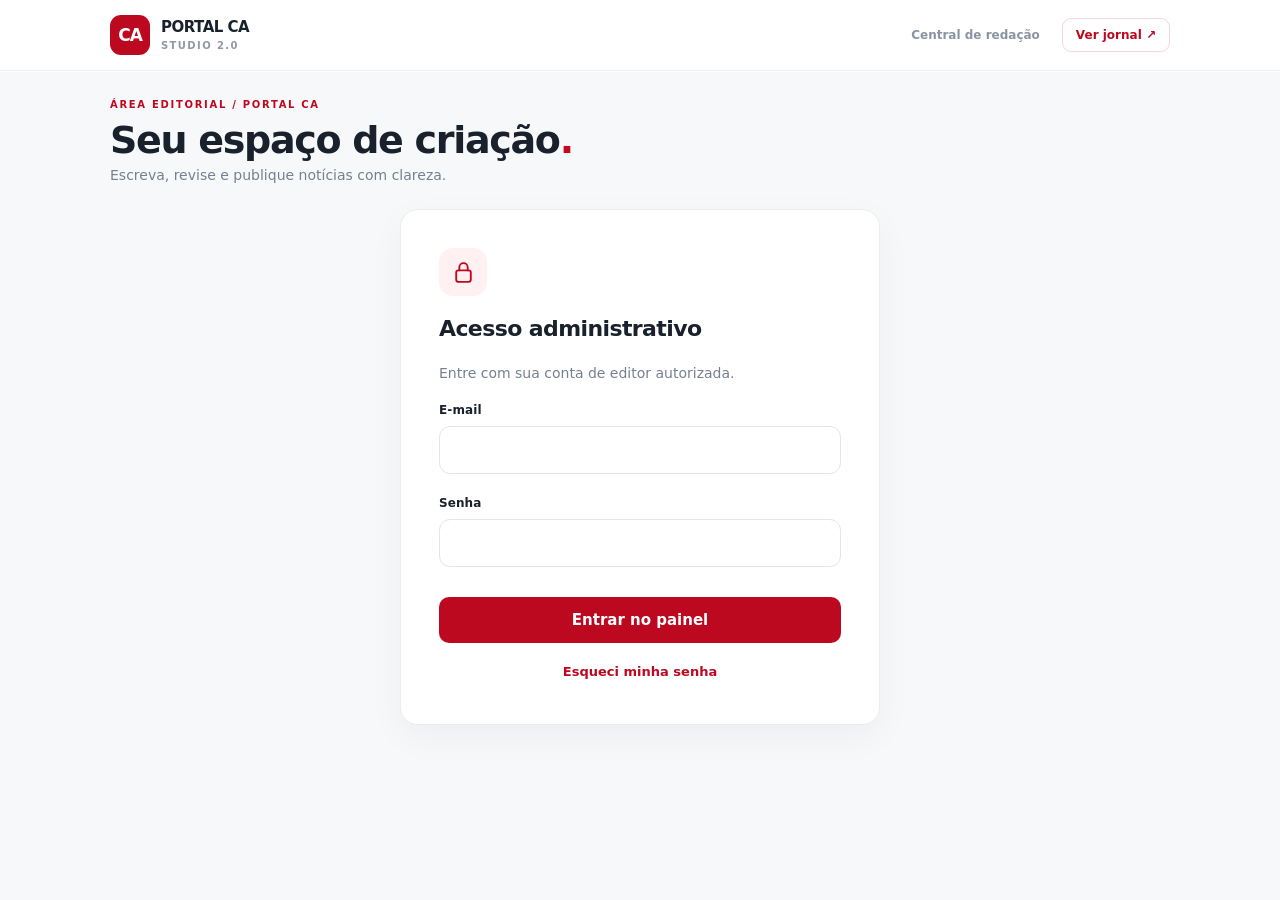
==== admin.html @ 1cf99d9d "Redesign Portal CA Studio 2.0 editorial dashboard and responsive writing interface" ====
<!doctype html><html lang="pt-BR"><head><meta charset="utf-8"><meta name="viewport" content="width=device-width,initial-scale=1"><title>Admin | Portal CA</title><style>
:root{--red:#c20b20;--dark:#1b2430;--muted:#697383;--border:#e6e9ee;--bg:#f6f7f9}*{box-sizing:border-box}html{font-family:system-ui,-apple-system,"Segoe UI",Arial,sans-serif}body{margin:0;background:var(--bg);color:var(--dark);font-size:15px;-webkit-font-smoothing:antialiased}a{color:inherit;text-decoration:none}button,input,select,textarea{font:inherit}button{cursor:pointer}.top{background:#fff;border-bottom:1px solid var(--border)}.top .wrap{min-height:76px;display:flex;align-items:center;font-size:13px;font-weight:800;letter-spacing:.06em;color:var(--red)}.wrap{width:min(100% - 40px,1060px);margin:0 auto}main.wrap{padding:30px 0 65px}main>p:first-child{margin:0 0 25px}main>p:first-child a{display:inline-flex;align-items:center;gap:8px;color:var(--muted);font-size:13px;font-weight:650}h1{font-size:clamp(29px,4vw,39px);letter-spacing:-1.3px;margin:0 0 8px}h2{font-size:22px;letter-spacing:-.6px;margin:0 0 24px}.subtitle{color:var(--muted);font-size:14px;margin:0 0 22px}.notice{background:#fff7f7;border:1px solid #f3d9dd;color:#89424a;border-radius:12px;padding:15px 17px;font-size:13px;line-height:1.55;margin:0 0 26px}.editor{background:#fff;border:1px solid var(--border);border-radius:18px;padding:32px;box-shadow:0 12px 36px #18212d09;margin-bottom:20px}.login-card{max-width:480px;margin:0 auto 24px}.login-card .mark{display:grid;place-items:center;width:48px;height:48px;background:#fff0f2;color:var(--red);border-radius:14px;margin-bottom:20px}.mark svg{width:25px;height:25px}label{display:block;margin:17px 0 7px;font-size:13px;font-weight:750}input:not([type=hidden]),select,textarea{display:block;width:100%;min-width:0;border:1px solid #d9dee6;border-radius:10px;background:#fff;padding:13px 14px;color:var(--dark);outline:none;transition:border-color .15s,box-shadow .15s}input:focus,select:focus,textarea:focus{border-color:var(--red);box-shadow:0 0 0 3px #c20b2016}textarea{min-height:125px;resize:vertical}button{border:0;border-radius:10px;background:var(--red);color:#fff;font-weight:750;padding:13px 19px;min-height:46px}button:hover{background:#a90819}.secondary{background:#eef0f4;color:#333}.secondary:hover{background:#e3e6eb}.login-card form>p button{width:100%;margin-top:8px}.forgot{display:block;margin:14px 0 0;text-align:center;color:var(--red);font-size:13px;font-weight:700;background:none;border:0;padding:7px;min-height:0;width:100%}.forgot:hover{background:none;text-decoration:underline}.recovery-note{font-size:13px;color:var(--muted);line-height:1.6}.editor form>p{margin:22px 0 0}#message{max-width:600px;margin:14px auto;color:#8e2432;font-size:13px;line-height:1.5}.entry{padding:15px 0;border-bottom:1px solid var(--border)}.entry button{margin:10px 8px 0 0;padding:8px 12px;min-height:36px;font-size:12px}[hidden]{display:none!important}@media(max-width:700px){.top .wrap{min-height:62px;font-size:12px}.wrap{width:calc(100% - 32px)}main.wrap{padding:22px 0 45px}main>p:first-child{margin-bottom:23px}h1{font-size:31px}h2{font-size:21px;margin-bottom:20px}.notice{font-size:12px;padding:13px}.editor{padding:23px 20px;border-radius:15px}.login-card{margin-top:5px}input:not([type=hidden]),select,textarea{font-size:16px}.login-card .mark{width:44px;height:44px}}
.editor-toolbar{display:flex;gap:6px;flex-wrap:wrap;padding:9px;background:#f8f9fb;border:1px solid #d9dee6;border-radius:12px 12px 0 0}.editor-toolbar button{background:white;color:#26303d;border:1px solid #e0e4eb;min-height:35px;padding:7px 11px;font-size:13px;border-radius:7px}.editor-toolbar button:hover{background:#f0f2f5}.rich-editor{min-height:280px;border:1px solid #d9dee6;border-top:0;border-radius:0 0 12px 12px;padding:18px;line-height:1.75;outline:none;overflow-wrap:anywhere}.rich-editor:empty:before{content:attr(data-placeholder);color:#9ca3af}.rich-editor:focus{box-shadow:0 0 0 2px #c20b2014}.rich-editor h2{font-size:21px;margin:14px 0}.rich-editor blockquote{border-left:3px solid var(--red);padding-left:15px;color:#667085}.cover-preview{width:100%;max-height:290px;object-fit:cover;border-radius:12px;margin-top:12px}.hint{font-size:12px;color:var(--muted);margin-top:7px}.editor-actions{display:flex;gap:9px;flex-wrap:wrap}.editor-actions button{flex:1}.editor-head{display:flex;justify-content:space-between;align-items:center;gap:10px}.editor-head small{color:var(--muted)}@media(max-width:700px){.editor-toolbar{gap:4px}.editor-toolbar button{padding:7px 9px}.rich-editor{min-height:260px;padding:13px}.editor-actions button{flex:auto}}.rich-editor figure,.article-preview figure{margin:18px 0}.rich-editor figure img,.article-preview figure img{display:block;width:100%;height:auto;border-radius:12px}.rich-editor figcaption,.article-preview figcaption{font-size:12px;color:#6b7280;text-align:center;margin-top:7px}.article-preview{max-width:740px;margin:auto;line-height:1.75;overflow-wrap:anywhere}.article-preview h1{font-size:clamp(27px,5vw,42px)}.article-preview .preview-cover{width:100%;border-radius:12px;max-height:420px;object-fit:cover;margin:16px 0}.article-preview blockquote{border-left:3px solid var(--red);padding-left:14px}.editor-toolbar button:focus-visible{outline:2px solid var(--red)}#draftState{color:#667085}.article-preview a{color:var(--red)}
/* Portal CA Studio 2.0 — camada visual, preservando autenticação e lógica editorial */
:root{--red:#bd0920;--dark:#18212c;--muted:#758091;--border:#e9edf2;--bg:#f7f8fa}
body{background:#f7f8fa;color:var(--dark);font-family:Inter,system-ui,-apple-system,"Segoe UI",sans-serif}
.top{position:sticky;top:0;z-index:15;border-bottom:1px solid #ebedf1;box-shadow:0 1px 0 #fff;background:#fff}
.top .wrap{min-height:70px;display:flex;gap:22px;align-items:center;justify-content:space-between;letter-spacing:0}
.brand{display:flex;gap:11px;align-items:center;color:var(--dark);font-size:15px;font-weight:850;line-height:1.1;letter-spacing:-.5px}
.brand-mark{background:var(--red);color:#fff;width:40px;height:40px;display:grid;place-items:center;border-radius:11px;font-size:17px;font-weight:900;letter-spacing:-1px}
.brand small{display:block;color:#9299a6;font-size:10px;letter-spacing:1.4px;margin-top:4px}
.top-caption{color:#8993a2;font-size:12px;letter-spacing:0;font-weight:600;margin-left:auto}
.top-site{font-size:12px;font-weight:750;color:var(--red);border:1px solid #f1d7dc;border-radius:9px;padding:9px 13px}
main.wrap{max-width:1320px;padding-top:28px}.welcome{margin-bottom:25px}.eyebrow{color:var(--red);font-size:10px;font-weight:850;letter-spacing:1.7px;margin-bottom:8px}
h1{font-size:clamp(26px,3.4vw,38px);letter-spacing:-1.3px;margin-bottom:5px}.subtitle{margin-bottom:0}
.studio-layout{display:grid;grid-template-columns:215px minmax(0,1fr);align-items:start;gap:26px}
.studio-side{position:sticky;top:92px;display:flex;flex-direction:column;gap:7px;min-height:340px;padding:18px 12px;background:#fff;border:1px solid var(--border);border-radius:16px}
.side-label{font-size:10px;color:#9ca3af;font-weight:850;letter-spacing:1.6px;padding:10px 12px}
.side-link{display:flex;align-items:center;gap:12px;padding:13px 12px;border-radius:10px;color:#626c7c;font-size:13px;font-weight:720;transition:.15s}
.side-link:hover,.side-link.active{background:#fff0f2;color:var(--red)}
.side-spacer{flex:1}.side-logout{font-size:12px;width:100%;min-height:40px;background:#f3f4f6;color:#657080}
.studio-main{min-width:0}.studio-intro{display:flex;justify-content:space-between;align-items:center;gap:15px;margin:0 0 19px}
.studio-intro h2{font-size:23px;margin:0 0 4px}.studio-intro p{font-size:12px;color:var(--muted);margin:0}
.live-pill{white-space:nowrap;background:#edf9f2;color:#287448;border:1px solid #d9efdf;padding:9px 12px;border-radius:30px;font-size:11px;font-weight:750}
.editor{border:1px solid #e9edf2;border-radius:18px;padding:clamp(20px,3.5vw,38px);box-shadow:0 5px 26px #25354b07}
.editor-head{margin-bottom:16px}.editor-head h2{font-size:22px;margin:0;letter-spacing:-.7px}.editor-head small{font-size:10px;letter-spacing:1px;font-weight:800}
label{font-size:12px;letter-spacing:.1px;margin:22px 0 9px}
input:not([type=hidden]),select,textarea{border-radius:11px;border-color:#e2e6ec;background:#fff;padding:14px 15px}
input::placeholder,textarea::placeholder{color:#a9b0bc}
.headline-input{font-size:clamp(18px,2.5vw,26px)!important;font-weight:750;letter-spacing:-.6px;min-height:64px}
#excerpt{min-height:95px}.writing-divider{display:flex;justify-content:space-between;gap:10px;border-top:1px solid #edf0f4;padding-top:25px;margin-top:27px;color:#8b94a2;font-size:10px;font-weight:850;letter-spacing:1px}
.editor-toolbar{position:sticky;top:70px;z-index:5;background:#fff;border-color:#e5e8ee;border-radius:12px 12px 0 0;padding:9px;gap:5px;box-shadow:0 3px 10px #18212c08}
.editor-toolbar button{border-color:#e8ebef;font-size:12px;min-height:37px}.rich-editor{font-size:16px;min-height:370px;padding:25px 28px;line-height:1.9;border-color:#e5e8ee}
.rich-editor:focus{border-color:#d7a3ac;box-shadow:0 0 0 3px #bd092010}.rich-editor p{margin:0 0 1em}
.cover-preview{border-radius:13px}.hint{line-height:1.6}
.editor-actions{padding-top:18px;border-top:1px solid #f0f1f4}.editor-actions button{min-height:49px}
#saveArticle{background:var(--red)}#previewArticle{background:#222a35;color:#fff}#previewArticle:hover{background:#101722}
#message:not(:empty){position:sticky;bottom:14px;z-index:20;background:#fff;border:1px solid #f1cfd5;border-left:4px solid var(--red);padding:13px 17px;border-radius:11px;box-shadow:0 10px 25px #00000013;max-width:800px}
.entry{padding:19px 0}.entry b{font-size:15px}.entry .muted{font-size:12px;color:var(--muted)}
#login,#resetPanel{margin-top:26px}.login-card{box-shadow:0 12px 36px #18212d0b}
@media(max-width:850px){.studio-layout{grid-template-columns:1fr;gap:15px}.studio-side{position:static;min-height:0;flex-direction:row;flex-wrap:wrap;align-items:center;padding:8px;gap:4px}.side-label,.side-spacer{display:none}.side-link{padding:11px 12px;font-size:12px}.side-logout{width:auto;margin-left:auto}.studio-intro{margin-top:8px}}
@media(max-width:600px){.top .wrap{min-height:60px}.brand-mark{width:35px;height:35px}.top-caption{display:none}.top-site{padding:7px 9px;font-size:11px}main.wrap{padding-top:20px}.welcome{margin-bottom:18px}.studio-side{overflow-x:auto;flex-wrap:nowrap;white-space:nowrap}.side-link{font-size:11px;gap:6px}.side-logout{font-size:11px;white-space:nowrap;padding:9px}.studio-intro{align-items:flex-start}.studio-intro h2{font-size:21px}.live-pill{font-size:0;padding:8px;border-radius:50%;width:12px;height:12px;overflow:hidden}.editor{padding:22px 17px}.editor-head small{display:none}.editor-toolbar{top:60px;flex-wrap:nowrap;overflow-x:auto;scrollbar-width:thin}.editor-toolbar button{flex-shrink:0}.rich-editor{padding:17px 14px;min-height:310px}.writing-divider{font-size:9px}.editor-actions{display:grid;grid-template-columns:1fr 1fr}.editor-actions #saveArticle{grid-column:1/-1;grid-row:1}.editor-actions button{min-width:0}}
</style></head><body><div class="top"><div class="wrap"><a class="brand" href="index.html"><span class="brand-mark">CA</span><span>PORTAL CA <small>STUDIO 2.0</small></span></a><span class="top-caption">Central de redação</span><a class="top-site" href="index.html">Ver jornal ↗</a></div></div><main class="wrap"><div class="welcome"><div><div class="eyebrow">ÁREA EDITORIAL / PORTAL CA</div><h1>Seu espaço de criação<span style="color:#c20b20">.</span></h1><p class="subtitle">Escreva, revise e publique notícias com clareza.</p></div></div><section id="login" class="editor login-card"><div class="mark"><svg viewBox="0 0 24 24" fill="none" stroke="currentColor" stroke-width="1.8" stroke-linecap="round" stroke-linejoin="round" aria-hidden="true"><rect x="5" y="10" width="14" height="11" rx="2"/><path d="M8 10V7a4 4 0 0 1 8 0v3"/></svg></div><h2>Acesso administrativo</h2><p class="subtitle">Entre com sua conta de editor autorizada.</p><form id="loginForm"><label for="email">E-mail</label><input type="email" id="email" required autocomplete="username"><label for="password">Senha</label><input type="password" id="password" required autocomplete="current-password"><p><button>Entrar no painel</button></p><button class="forgot" type="button" id="forgotPassword">Esqueci minha senha</button></form></section><section id="resetPanel" class="editor login-card" hidden><h2>Definir nova senha</h2><p class="recovery-note">Digite sua nova senha para recuperar o acesso ao painel.</p><form id="resetForm"><label for="newPassword">Nova senha</label><input type="password" id="newPassword" minlength="12" required autocomplete="new-password"><label for="confirmPassword">Confirmar nova senha</label><input type="password" id="confirmPassword" minlength="12" required autocomplete="new-password"><p><button type="submit">Salvar nova senha</button></p></form></section><div id="workspace" hidden><div class="studio-layout"><aside class="studio-side"><div class="side-label">REDAÇÃO</div><a class="side-link active" href="#editorSection">✎ <span>Escrever matéria</span></a><a class="side-link" href="#articlesSection">▤ <span>Matérias online</span></a><a class="side-link" href="index.html">↗ <span>Visualizar jornal</span></a><div class="side-spacer"></div><button class="secondary side-logout" id="logout">Sair da conta</button></aside><div class="studio-main"><div class="studio-intro"><div><div class="eyebrow">PAINEL DE PUBLICAÇÃO</div><h2>Editor de notícias</h2><p>Conte histórias com texto, imagens e uma apresentação profissional.</p></div><span class="live-pill">● Supabase conectado</span></div><section class="editor" id="editorSection"><div class="editor-head"><h2 id="formTitle">Nova matéria</h2><small>PORTAL CA / STUDIO</small></div><form id="form"><input type="hidden" id="id"><label for="title">Título da reportagem</label><input id="title" class="headline-input" required maxlength="160" placeholder="Escreva um título que conte a história..."><label>Categoria</label><select id="category"><option>Cidade</option><option>Política</option><option>Economia</option><option>Cultura</option><option>Esporte</option><option>Segurança</option></select><label for="excerpt">Linha fina / resumo</label><textarea id="excerpt" required placeholder="Apresente o contexto da notícia em poucas linhas..."></textarea><label for="coverFile">Imagem de capa</label><input type="file" id="coverFile" accept="image/jpeg,image/png,image/webp"><div class="hint">JPG, PNG ou WebP · até 5 MB. A imagem será publicada junto à notícia.</div><img id="coverPreview" class="cover-preview" alt="Prévia da capa" hidden><button type="button" id="removeCover" class="secondary" hidden style="margin-top:8px">Remover imagem</button><div class="writing-divider"><span>CONTEÚDO DA REPORTAGEM</span><span>EDITOR VISUAL</span></div><label for="richBody">Texto completo</label><div class="editor-toolbar" role="toolbar" aria-label="Formatação da matéria"><button type="button" data-cmd="bold" title="Negrito"><b>B</b></button><button type="button" data-cmd="italic" title="Itálico"><i>I</i></button><button type="button" data-cmd="underline" title="Sublinhado"><u>U</u></button><button type="button" data-block="h2">Título 2</button><button type="button" data-block="p">Parágrafo</button><button type="button" data-cmd="insertUnorderedList">• Lista</button><button type="button" data-cmd="insertOrderedList">1. Lista</button><button type="button" data-block="blockquote">Citação</button><button type="button" id="addLink">Link</button><button type="button" id="insertImage">▧ Imagem no texto</button><input id="inlineImageFile" type="file" accept="image/jpeg,image/png,image/webp" hidden><button type="button" data-cmd="removeFormat">Limpar estilo</button></div><div id="richBody" class="rich-editor" contenteditable="true" role="textbox" aria-label="Texto completo da notícia" aria-multiline="true" data-placeholder="Escreva a matéria aqui..."></div><div class="hint">Selecione um trecho para aplicar formatação. As imagens são enviadas ao Supabase.</div><div id="draftState" class="hint" role="status">Rascunho local disponível após começar a escrever.</div><label>Status</label><select id="status"><option value="draft">Rascunho</option><option value="published">Publicado</option></select><p class="editor-actions"><button type="button" class="secondary" id="previewArticle">Pré-visualizar</button><button type="submit" id="saveArticle">Salvar matéria</button><button type="button" class="secondary" id="reset">Limpar</button></p></form></section><section class="editor" id="articlesSection"><div class="editor-head"><h2>Matérias online</h2><small>ACERVO EDITORIAL</small></div><div id="list"></div></section><section class="editor" id="previewPanel" hidden><div class="editor-head"><h2>Pré-visualização da reportagem</h2><button type="button" class="secondary" id="closePreview">Fechar</button></div><article id="previewContent" class="article-preview"></article></section></div></div></div><p id="message" role="status"></p></main><script src="supabase-config.js"></script><script src="supabase-client.js?v=20261112-5"></script><script src="admin-cloud.js?v=20261112-20"></script></body></html>
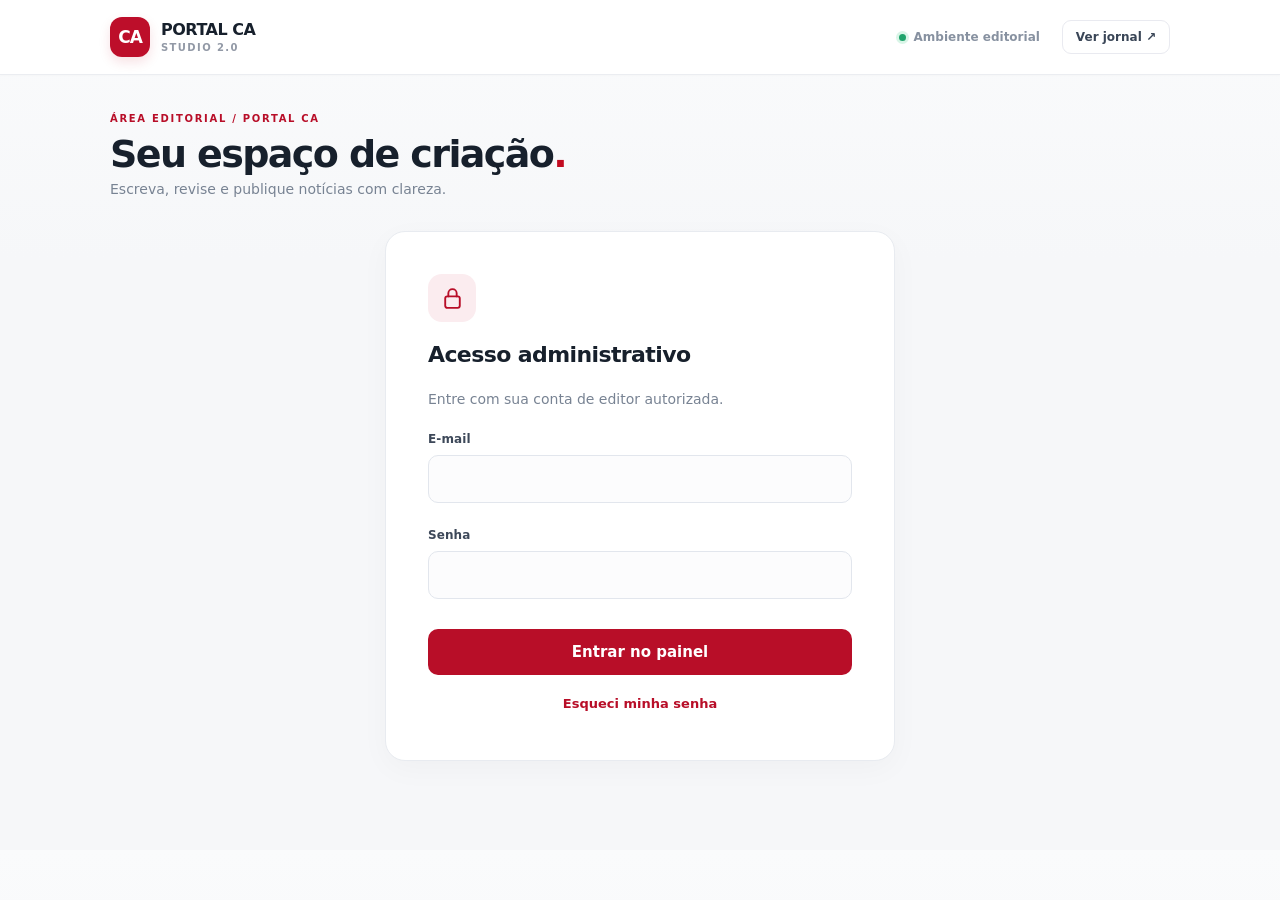
==== commit 825739b8: "Polish Portal CA Studio UI with editorial typography, cover uploader, responsive layout and refined " ====
--- a/admin.html
+++ b/admin.html
@@ -40,4 +40,54 @@
 #login,#resetPanel{margin-top:26px}.login-card{box-shadow:0 12px 36px #18212d0b}
 @media(max-width:850px){.studio-layout{grid-template-columns:1fr;gap:15px}.studio-side{position:static;min-height:0;flex-direction:row;flex-wrap:wrap;align-items:center;padding:8px;gap:4px}.side-label,.side-spacer{display:none}.side-link{padding:11px 12px;font-size:12px}.side-logout{width:auto;margin-left:auto}.studio-intro{margin-top:8px}}
 @media(max-width:600px){.top .wrap{min-height:60px}.brand-mark{width:35px;height:35px}.top-caption{display:none}.top-site{padding:7px 9px;font-size:11px}main.wrap{padding-top:20px}.welcome{margin-bottom:18px}.studio-side{overflow-x:auto;flex-wrap:nowrap;white-space:nowrap}.side-link{font-size:11px;gap:6px}.side-logout{font-size:11px;white-space:nowrap;padding:9px}.studio-intro{align-items:flex-start}.studio-intro h2{font-size:21px}.live-pill{font-size:0;padding:8px;border-radius:50%;width:12px;height:12px;overflow:hidden}.editor{padding:22px 17px}.editor-head small{display:none}.editor-toolbar{top:60px;flex-wrap:nowrap;overflow-x:auto;scrollbar-width:thin}.editor-toolbar button{flex-shrink:0}.rich-editor{padding:17px 14px;min-height:310px}.writing-divider{font-size:9px}.editor-actions{display:grid;grid-template-columns:1fr 1fr}.editor-actions #saveArticle{grid-column:1/-1;grid-row:1}.editor-actions button{min-width:0}}
-</style></head><body><div class="top"><div class="wrap"><a class="brand" href="index.html"><span class="brand-mark">CA</span><span>PORTAL CA <small>STUDIO 2.0</small></span></a><span class="top-caption">Central de redação</span><a class="top-site" href="index.html">Ver jornal ↗</a></div></div><main class="wrap"><div class="welcome"><div><div class="eyebrow">ÁREA EDITORIAL / PORTAL CA</div><h1>Seu espaço de criação<span style="color:#c20b20">.</span></h1><p class="subtitle">Escreva, revise e publique notícias com clareza.</p></div></div><section id="login" class="editor login-card"><div class="mark"><svg viewBox="0 0 24 24" fill="none" stroke="currentColor" stroke-width="1.8" stroke-linecap="round" stroke-linejoin="round" aria-hidden="true"><rect x="5" y="10" width="14" height="11" rx="2"/><path d="M8 10V7a4 4 0 0 1 8 0v3"/></svg></div><h2>Acesso administrativo</h2><p class="subtitle">Entre com sua conta de editor autorizada.</p><form id="loginForm"><label for="email">E-mail</label><input type="email" id="email" required autocomplete="username"><label for="password">Senha</label><input type="password" id="password" required autocomplete="current-password"><p><button>Entrar no painel</button></p><button class="forgot" type="button" id="forgotPassword">Esqueci minha senha</button></form></section><section id="resetPanel" class="editor login-card" hidden><h2>Definir nova senha</h2><p class="recovery-note">Digite sua nova senha para recuperar o acesso ao painel.</p><form id="resetForm"><label for="newPassword">Nova senha</label><input type="password" id="newPassword" minlength="12" required autocomplete="new-password"><label for="confirmPassword">Confirmar nova senha</label><input type="password" id="confirmPassword" minlength="12" required autocomplete="new-password"><p><button type="submit">Salvar nova senha</button></p></form></section><div id="workspace" hidden><div class="studio-layout"><aside class="studio-side"><div class="side-label">REDAÇÃO</div><a class="side-link active" href="#editorSection">✎ <span>Escrever matéria</span></a><a class="side-link" href="#articlesSection">▤ <span>Matérias online</span></a><a class="side-link" href="index.html">↗ <span>Visualizar jornal</span></a><div class="side-spacer"></div><button class="secondary side-logout" id="logout">Sair da conta</button></aside><div class="studio-main"><div class="studio-intro"><div><div class="eyebrow">PAINEL DE PUBLICAÇÃO</div><h2>Editor de notícias</h2><p>Conte histórias com texto, imagens e uma apresentação profissional.</p></div><span class="live-pill">● Supabase conectado</span></div><section class="editor" id="editorSection"><div class="editor-head"><h2 id="formTitle">Nova matéria</h2><small>PORTAL CA / STUDIO</small></div><form id="form"><input type="hidden" id="id"><label for="title">Título da reportagem</label><input id="title" class="headline-input" required maxlength="160" placeholder="Escreva um título que conte a história..."><label>Categoria</label><select id="category"><option>Cidade</option><option>Política</option><option>Economia</option><option>Cultura</option><option>Esporte</option><option>Segurança</option></select><label for="excerpt">Linha fina / resumo</label><textarea id="excerpt" required placeholder="Apresente o contexto da notícia em poucas linhas..."></textarea><label for="coverFile">Imagem de capa</label><input type="file" id="coverFile" accept="image/jpeg,image/png,image/webp"><div class="hint">JPG, PNG ou WebP · até 5 MB. A imagem será publicada junto à notícia.</div><img id="coverPreview" class="cover-preview" alt="Prévia da capa" hidden><button type="button" id="removeCover" class="secondary" hidden style="margin-top:8px">Remover imagem</button><div class="writing-divider"><span>CONTEÚDO DA REPORTAGEM</span><span>EDITOR VISUAL</span></div><label for="richBody">Texto completo</label><div class="editor-toolbar" role="toolbar" aria-label="Formatação da matéria"><button type="button" data-cmd="bold" title="Negrito"><b>B</b></button><button type="button" data-cmd="italic" title="Itálico"><i>I</i></button><button type="button" data-cmd="underline" title="Sublinhado"><u>U</u></button><button type="button" data-block="h2">Título 2</button><button type="button" data-block="p">Parágrafo</button><button type="button" data-cmd="insertUnorderedList">• Lista</button><button type="button" data-cmd="insertOrderedList">1. Lista</button><button type="button" data-block="blockquote">Citação</button><button type="button" id="addLink">Link</button><button type="button" id="insertImage">▧ Imagem no texto</button><input id="inlineImageFile" type="file" accept="image/jpeg,image/png,image/webp" hidden><button type="button" data-cmd="removeFormat">Limpar estilo</button></div><div id="richBody" class="rich-editor" contenteditable="true" role="textbox" aria-label="Texto completo da notícia" aria-multiline="true" data-placeholder="Escreva a matéria aqui..."></div><div class="hint">Selecione um trecho para aplicar formatação. As imagens são enviadas ao Supabase.</div><div id="draftState" class="hint" role="status">Rascunho local disponível após começar a escrever.</div><label>Status</label><select id="status"><option value="draft">Rascunho</option><option value="published">Publicado</option></select><p class="editor-actions"><button type="button" class="secondary" id="previewArticle">Pré-visualizar</button><button type="submit" id="saveArticle">Salvar matéria</button><button type="button" class="secondary" id="reset">Limpar</button></p></form></section><section class="editor" id="articlesSection"><div class="editor-head"><h2>Matérias online</h2><small>ACERVO EDITORIAL</small></div><div id="list"></div></section><section class="editor" id="previewPanel" hidden><div class="editor-head"><h2>Pré-visualização da reportagem</h2><button type="button" class="secondary" id="closePreview">Fechar</button></div><article id="previewContent" class="article-preview"></article></section></div></div></div><p id="message" role="status"></p></main><script src="supabase-config.js"></script><script src="supabase-client.js?v=20261112-5"></script><script src="admin-cloud.js?v=20261112-20"></script></body></html>+
+/* Portal CA Studio — refinamento visual 2.1 */
+:root{--red:#b80e28;--dark:#17202c;--muted:#788393;--border:#e7eaf0;--bg:#f6f7f9}
+body{background:linear-gradient(180deg,#fafbfc 0,#f6f7f9 260px);color:var(--dark)}
+.top{box-shadow:0 1px 2px #121b2b05}.top .wrap{min-height:74px}
+.brand-mark{border-radius:12px;background:#bd0e2a;box-shadow:0 5px 12px #bd0e2a20}
+.brand{font-size:16px}.top-caption{display:flex;align-items:center;gap:8px;font-weight:550;color:#8791a0}
+.top-dot,.status-dot{display:inline-block;width:7px;height:7px;background:#1fa36b;border-radius:50%;box-shadow:0 0 0 3px #d9f5e7}
+.top-site{background:#fff;border-color:#e9eaf0;color:#394556}.top-site:hover{background:#f6f7f9}
+main.wrap{padding-top:38px}.welcome{padding-bottom:8px}.welcome h1{font-weight:790;letter-spacing:-1.6px}
+.studio-layout{grid-template-columns:228px minmax(0,1fr);gap:32px}
+.studio-side{border-radius:16px;box-shadow:0 3px 18px #101b2d05;padding:17px 11px}
+.side-link{font-weight:650}.side-link.active{background:#fbecf0;color:#b80e28}
+.side-link.active:before{content:"";height:19px;width:3px;border-radius:5px;background:#b80e28;margin-left:-7px}
+.studio-intro{margin-bottom:22px}.studio-intro h2{font-size:clamp(24px,2.5vw,30px);letter-spacing:-1.2px;font-weight:800}
+.period{color:var(--red)}.studio-intro p{font-size:13px;margin-top:6px}
+.live-pill{display:inline-flex;align-items:center;gap:9px;background:#fff;border:1px solid #e5eae8;color:#58715f;box-shadow:0 2px 9px #00000004}
+.editor{border:1px solid #e8ebf0;border-radius:18px;background:#fff;box-shadow:0 8px 30px #17202c08;padding:clamp(22px,3.4vw,42px)}
+.editor-head{margin-bottom:26px}.editor-head h2{font-size:23px;font-weight:800;margin:5px 0 0;letter-spacing:-.85px}
+.section-overline{font-size:10px;letter-spacing:1.5px;font-weight:800;color:#9ba3af}
+.editor-head small{color:#a4acb7}
+label{color:#3d4859;font-weight:720;font-size:12px;margin-top:25px}
+input:not([type=hidden]),select,textarea{border-color:#e2e6ed;border-radius:10px;background:#fcfcfd;transition:background .2s,border-color .2s,box-shadow .2s}
+input:not([type=hidden]):focus,select:focus,textarea:focus{background:#fff;border-color:#b80e28;box-shadow:0 0 0 4px #b80e2810}
+.headline-input{border:0!important;border-bottom:1px solid #e7eaf0!important;border-radius:0!important;padding:17px 1px!important;background:#fff!important;box-shadow:none!important;font-size:clamp(22px,3.2vw,32px)!important;line-height:1.3;letter-spacing:-1px}
+.headline-input:focus{border-bottom-color:#b80e28!important}
+#excerpt{background:#fcfcfd;line-height:1.6}
+.cover-uploader{display:flex;gap:16px;align-items:center;flex-wrap:wrap;background:#fbfcfd;border:1px dashed #cfd6e1;border-radius:14px;padding:20px;transition:border-color .2s}
+.cover-uploader:focus-within{border-color:#b80e28;background:#fffafa}
+.upload-icon{display:grid;place-items:center;width:49px;height:49px;flex:none;border-radius:12px;background:#f2f3f6;color:#8b94a3;font-size:26px}
+.upload-copy{display:flex;flex-direction:column;gap:5px;flex:1;min-width:180px}.upload-copy strong{font-size:13px;color:#303c4c}.upload-copy span{font-size:12px;color:#8993a1}
+.cover-uploader input[type=file]{width:auto;max-width:100%;font-size:12px;background:#fff;border:1px solid #e5e8ee;padding:10px;border-radius:9px}
+.cover-preview{margin-top:15px;box-shadow:0 4px 16px #0000000b}
+.writing-divider{margin-top:33px;padding-top:29px}.editor-toolbar{background:#fafbfc;box-shadow:none;border-color:#e4e8ef;gap:6px}
+.editor-toolbar button{border:1px solid transparent;background:transparent;color:#4b5564;border-radius:8px;font-weight:650}
+.editor-toolbar button:hover,.editor-toolbar button:focus-visible{background:#fff;border-color:#dce2eb;color:var(--red)}
+.rich-editor{background:#fff;font-size:17px;line-height:1.95;min-height:420px;color:#263141}
+.rich-editor:empty:before{color:#a7b0bd}.rich-editor h2{font-size:25px;line-height:1.4}.rich-editor figure{border-radius:12px;overflow:hidden}
+#draftState{display:inline-flex;align-items:center;gap:8px;padding:9px 12px;border-radius:8px;background:#f6f8fa;color:#697789;font-size:11px}
+#draftState:before{content:"";width:6px;height:6px;border-radius:50%;background:#8a99a8}
+.editor-actions{gap:12px}.editor-actions button{border-radius:10px;box-shadow:none;font-size:13px}
+#saveArticle{box-shadow:0 5px 14px #b80e2828}
+#articlesSection{scroll-margin-top:90px}#editorSection{scroll-margin-top:90px}
+.entry{border-bottom:1px solid #edf0f4;padding:19px 0}.entry:last-child{border:0}
+.entry button{background:#fff;color:#3d4857;border:1px solid #e5e9ef;border-radius:8px}
+.entry button:hover{background:#f7f8fa}.entry button[data-edit]{background:#f9edf0;color:#b80e28;border-color:#f5dbe1}
+#previewPanel{scroll-margin-top:90px}.article-preview{background:#fff}
+.login-card{border-radius:20px;max-width:510px}.login-card .mark{background:#fbecef}
+@media(max-width:850px){main.wrap{padding-top:24px}.studio-layout{grid-template-columns:minmax(0,1fr);gap:15px}.studio-side{box-shadow:none}.studio-intro h2{font-size:25px}}
+@media(max-width:600px){.top .wrap{min-height:62px}.brand{font-size:14px}.welcome h1{font-size:28px}.studio-intro p{font-size:12px;line-height:1.6}.studio-intro h2{font-size:24px}.live-pill{width:auto;height:auto;font-size:0;padding:9px;min-width:30px;min-height:30px}.live-pill .status-dot{width:9px;height:9px}.editor{padding:24px 18px}.editor-head{margin-bottom:19px}.editor-head h2{font-size:21px}.headline-input{font-size:24px!important}.cover-uploader{padding:15px;gap:10px}.upload-icon{width:40px;height:40px}.upload-copy{min-width:140px}.cover-uploader input[type=file]{width:100%}.editor-toolbar{top:62px}.rich-editor{min-height:340px;font-size:16px;padding:18px 15px}.editor-actions{gap:8px}.editor-actions button{padding:11px 10px}}
+</style></head><body><div class="top"><div class="wrap"><a class="brand" href="index.html"><span class="brand-mark">CA</span><span>PORTAL CA <small>STUDIO 2.0</small></span></a><span class="top-caption"><span class="top-dot"></span> Ambiente editorial</span><a class="top-site" href="index.html">Ver jornal ↗</a></div></div><main class="wrap"><div class="welcome"><div><div class="eyebrow">ÁREA EDITORIAL / PORTAL CA</div><h1>Seu espaço de criação<span style="color:#c20b20">.</span></h1><p class="subtitle">Escreva, revise e publique notícias com clareza.</p></div></div><section id="login" class="editor login-card"><div class="mark"><svg viewBox="0 0 24 24" fill="none" stroke="currentColor" stroke-width="1.8" stroke-linecap="round" stroke-linejoin="round" aria-hidden="true"><rect x="5" y="10" width="14" height="11" rx="2"/><path d="M8 10V7a4 4 0 0 1 8 0v3"/></svg></div><h2>Acesso administrativo</h2><p class="subtitle">Entre com sua conta de editor autorizada.</p><form id="loginForm"><label for="email">E-mail</label><input type="email" id="email" required autocomplete="username"><label for="password">Senha</label><input type="password" id="password" required autocomplete="current-password"><p><button>Entrar no painel</button></p><button class="forgot" type="button" id="forgotPassword">Esqueci minha senha</button></form></section><section id="resetPanel" class="editor login-card" hidden><h2>Definir nova senha</h2><p class="recovery-note">Digite sua nova senha para recuperar o acesso ao painel.</p><form id="resetForm"><label for="newPassword">Nova senha</label><input type="password" id="newPassword" minlength="12" required autocomplete="new-password"><label for="confirmPassword">Confirmar nova senha</label><input type="password" id="confirmPassword" minlength="12" required autocomplete="new-password"><p><button type="submit">Salvar nova senha</button></p></form></section><div id="workspace" hidden><div class="studio-layout"><aside class="studio-side"><div class="side-label">REDAÇÃO</div><a class="side-link active" href="#editorSection">✎ <span>Escrever matéria</span></a><a class="side-link" href="#articlesSection">▤ <span>Matérias online</span></a><a class="side-link" href="index.html">↗ <span>Visualizar jornal</span></a><div class="side-spacer"></div><button class="secondary side-logout" id="logout">Sair da conta</button></aside><div class="studio-main"><div class="studio-intro"><div><div class="eyebrow">WORKSPACE / CONTEÚDO</div><h2>Crie uma boa história<span class="period">.</span></h2><p>Um espaço para transformar informação em notícia.</p></div><span class="live-pill"><span class="status-dot"></span> Publicação online</span></div><section class="editor" id="editorSection"><div class="editor-head"><div><span class="section-overline">COMPOSIÇÃO</span><h2 id="formTitle">Nova matéria</h2></div><small>PORTAL CA / STUDIO</small></div><form id="form"><input type="hidden" id="id"><label for="title">Título da reportagem</label><input id="title" class="headline-input" required maxlength="160" placeholder="Escreva um título que conte a história..."><label>Categoria</label><select id="category"><option>Cidade</option><option>Política</option><option>Economia</option><option>Cultura</option><option>Esporte</option><option>Segurança</option></select><label for="excerpt">Linha fina / resumo</label><textarea id="excerpt" required placeholder="Apresente o contexto da notícia em poucas linhas..."></textarea><label for="coverFile">Imagem de capa</label><div class="cover-uploader"><span class="upload-icon" aria-hidden="true">▧</span><div class="upload-copy"><strong>Adicione uma imagem à reportagem</strong><span>Escolha uma foto de capa para destacar sua notícia</span></div><input type="file" id="coverFile" accept="image/jpeg,image/png,image/webp"></div><div class="hint">JPG, PNG ou WebP · até 5 MB. A imagem será publicada junto à notícia.</div><img id="coverPreview" class="cover-preview" alt="Prévia da capa" hidden><button type="button" id="removeCover" class="secondary" hidden style="margin-top:8px">Remover imagem</button><div class="writing-divider"><span>CONTEÚDO DA REPORTAGEM</span><span>EDITOR VISUAL</span></div><label for="richBody">Texto completo</label><div class="editor-toolbar" role="toolbar" aria-label="Formatação da matéria"><button type="button" data-cmd="bold" title="Negrito"><b>B</b></button><button type="button" data-cmd="italic" title="Itálico"><i>I</i></button><button type="button" data-cmd="underline" title="Sublinhado"><u>U</u></button><button type="button" data-block="h2">Título 2</button><button type="button" data-block="p">Parágrafo</button><button type="button" data-cmd="insertUnorderedList">• Lista</button><button type="button" data-cmd="insertOrderedList">1. Lista</button><button type="button" data-block="blockquote">Citação</button><button type="button" id="addLink">Link</button><button type="button" id="insertImage">▧ Imagem no texto</button><input id="inlineImageFile" type="file" accept="image/jpeg,image/png,image/webp" hidden><button type="button" data-cmd="removeFormat">Limpar estilo</button></div><div id="richBody" class="rich-editor" contenteditable="true" role="textbox" aria-label="Texto completo da notícia" aria-multiline="true" data-placeholder="Escreva a matéria aqui..."></div><div class="hint">Selecione um trecho para aplicar formatação. As imagens são enviadas ao Supabase.</div><div id="draftState" class="hint" role="status">Rascunho local disponível após começar a escrever.</div><label>Status</label><select id="status"><option value="draft">Rascunho</option><option value="published">Publicado</option></select><p class="editor-actions"><button type="button" class="secondary" id="previewArticle">Pré-visualizar</button><button type="submit" id="saveArticle">Salvar matéria</button><button type="button" class="secondary" id="reset">Limpar</button></p></form></section><section class="editor" id="articlesSection"><div class="editor-head"><div><span class="section-overline">BIBLIOTECA</span><h2>Matérias online</h2></div><small>ACERVO EDITORIAL</small></div><div id="list"></div></section><section class="editor" id="previewPanel" hidden><div class="editor-head"><h2>Pré-visualização da reportagem</h2><button type="button" class="secondary" id="closePreview">Fechar</button></div><article id="previewContent" class="article-preview"></article></section></div></div></div><p id="message" role="status"></p></main><script src="supabase-config.js"></script><script src="supabase-client.js?v=20261112-5"></script><script src="admin-cloud.js?v=20261112-20"></script></body></html>
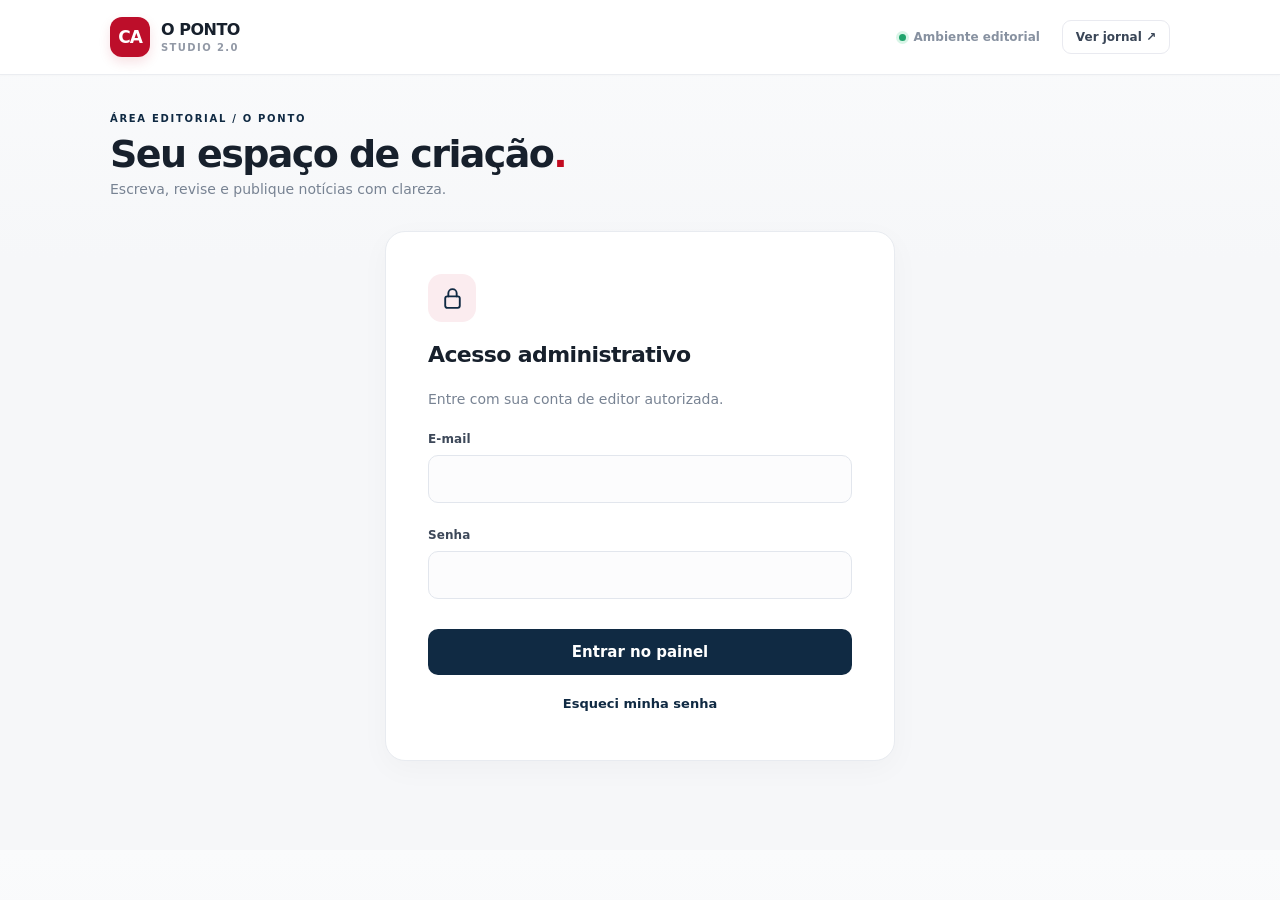
==== commit 6ec72a6d: "Align admin.html with O Ponto editorial brand" ====
--- a/admin.html
+++ b/admin.html
@@ -1,7 +1,7 @@
-<!doctype html><html lang="pt-BR"><head><meta charset="utf-8"><meta name="viewport" content="width=device-width,initial-scale=1"><title>Admin | Portal CA</title><style>
-:root{--red:#c20b20;--dark:#1b2430;--muted:#697383;--border:#e6e9ee;--bg:#f6f7f9}*{box-sizing:border-box}html{font-family:system-ui,-apple-system,"Segoe UI",Arial,sans-serif}body{margin:0;background:var(--bg);color:var(--dark);font-size:15px;-webkit-font-smoothing:antialiased}a{color:inherit;text-decoration:none}button,input,select,textarea{font:inherit}button{cursor:pointer}.top{background:#fff;border-bottom:1px solid var(--border)}.top .wrap{min-height:76px;display:flex;align-items:center;font-size:13px;font-weight:800;letter-spacing:.06em;color:var(--red)}.wrap{width:min(100% - 40px,1060px);margin:0 auto}main.wrap{padding:30px 0 65px}main>p:first-child{margin:0 0 25px}main>p:first-child a{display:inline-flex;align-items:center;gap:8px;color:var(--muted);font-size:13px;font-weight:650}h1{font-size:clamp(29px,4vw,39px);letter-spacing:-1.3px;margin:0 0 8px}h2{font-size:22px;letter-spacing:-.6px;margin:0 0 24px}.subtitle{color:var(--muted);font-size:14px;margin:0 0 22px}.notice{background:#fff7f7;border:1px solid #f3d9dd;color:#89424a;border-radius:12px;padding:15px 17px;font-size:13px;line-height:1.55;margin:0 0 26px}.editor{background:#fff;border:1px solid var(--border);border-radius:18px;padding:32px;box-shadow:0 12px 36px #18212d09;margin-bottom:20px}.login-card{max-width:480px;margin:0 auto 24px}.login-card .mark{display:grid;place-items:center;width:48px;height:48px;background:#fff0f2;color:var(--red);border-radius:14px;margin-bottom:20px}.mark svg{width:25px;height:25px}label{display:block;margin:17px 0 7px;font-size:13px;font-weight:750}input:not([type=hidden]),select,textarea{display:block;width:100%;min-width:0;border:1px solid #d9dee6;border-radius:10px;background:#fff;padding:13px 14px;color:var(--dark);outline:none;transition:border-color .15s,box-shadow .15s}input:focus,select:focus,textarea:focus{border-color:var(--red);box-shadow:0 0 0 3px #c20b2016}textarea{min-height:125px;resize:vertical}button{border:0;border-radius:10px;background:var(--red);color:#fff;font-weight:750;padding:13px 19px;min-height:46px}button:hover{background:#a90819}.secondary{background:#eef0f4;color:#333}.secondary:hover{background:#e3e6eb}.login-card form>p button{width:100%;margin-top:8px}.forgot{display:block;margin:14px 0 0;text-align:center;color:var(--red);font-size:13px;font-weight:700;background:none;border:0;padding:7px;min-height:0;width:100%}.forgot:hover{background:none;text-decoration:underline}.recovery-note{font-size:13px;color:var(--muted);line-height:1.6}.editor form>p{margin:22px 0 0}#message{max-width:600px;margin:14px auto;color:#8e2432;font-size:13px;line-height:1.5}.entry{padding:15px 0;border-bottom:1px solid var(--border)}.entry button{margin:10px 8px 0 0;padding:8px 12px;min-height:36px;font-size:12px}[hidden]{display:none!important}@media(max-width:700px){.top .wrap{min-height:62px;font-size:12px}.wrap{width:calc(100% - 32px)}main.wrap{padding:22px 0 45px}main>p:first-child{margin-bottom:23px}h1{font-size:31px}h2{font-size:21px;margin-bottom:20px}.notice{font-size:12px;padding:13px}.editor{padding:23px 20px;border-radius:15px}.login-card{margin-top:5px}input:not([type=hidden]),select,textarea{font-size:16px}.login-card .mark{width:44px;height:44px}}
+<!doctype html><html lang="pt-BR"><head><meta charset="utf-8"><meta name="viewport" content="width=device-width,initial-scale=1"><title>Admin | O Ponto</title><style>
+:root{--red:#102A43;--dark:#1b2430;--muted:#697383;--border:#e6e9ee;--bg:#f6f7f9}*{box-sizing:border-box}html{font-family:system-ui,-apple-system,"Segoe UI",Arial,sans-serif}body{margin:0;background:var(--bg);color:var(--dark);font-size:15px;-webkit-font-smoothing:antialiased}a{color:inherit;text-decoration:none}button,input,select,textarea{font:inherit}button{cursor:pointer}.top{background:#fff;border-bottom:1px solid var(--border)}.top .wrap{min-height:76px;display:flex;align-items:center;font-size:13px;font-weight:800;letter-spacing:.06em;color:var(--red)}.wrap{width:min(100% - 40px,1060px);margin:0 auto}main.wrap{padding:30px 0 65px}main>p:first-child{margin:0 0 25px}main>p:first-child a{display:inline-flex;align-items:center;gap:8px;color:var(--muted);font-size:13px;font-weight:650}h1{font-size:clamp(29px,4vw,39px);letter-spacing:-1.3px;margin:0 0 8px}h2{font-size:22px;letter-spacing:-.6px;margin:0 0 24px}.subtitle{color:var(--muted);font-size:14px;margin:0 0 22px}.notice{background:#fff7f7;border:1px solid #f3d9dd;color:#89424a;border-radius:12px;padding:15px 17px;font-size:13px;line-height:1.55;margin:0 0 26px}.editor{background:#fff;border:1px solid var(--border);border-radius:18px;padding:32px;box-shadow:0 12px 36px #18212d09;margin-bottom:20px}.login-card{max-width:480px;margin:0 auto 24px}.login-card .mark{display:grid;place-items:center;width:48px;height:48px;background:#fff0f2;color:var(--red);border-radius:14px;margin-bottom:20px}.mark svg{width:25px;height:25px}label{display:block;margin:17px 0 7px;font-size:13px;font-weight:750}input:not([type=hidden]),select,textarea{display:block;width:100%;min-width:0;border:1px solid #d9dee6;border-radius:10px;background:#fff;padding:13px 14px;color:var(--dark);outline:none;transition:border-color .15s,box-shadow .15s}input:focus,select:focus,textarea:focus{border-color:var(--red);box-shadow:0 0 0 3px #c20b2016}textarea{min-height:125px;resize:vertical}button{border:0;border-radius:10px;background:var(--red);color:#fff;font-weight:750;padding:13px 19px;min-height:46px}button:hover{background:#a90819}.secondary{background:#eef0f4;color:#333}.secondary:hover{background:#e3e6eb}.login-card form>p button{width:100%;margin-top:8px}.forgot{display:block;margin:14px 0 0;text-align:center;color:var(--red);font-size:13px;font-weight:700;background:none;border:0;padding:7px;min-height:0;width:100%}.forgot:hover{background:none;text-decoration:underline}.recovery-note{font-size:13px;color:var(--muted);line-height:1.6}.editor form>p{margin:22px 0 0}#message{max-width:600px;margin:14px auto;color:#8e2432;font-size:13px;line-height:1.5}.entry{padding:15px 0;border-bottom:1px solid var(--border)}.entry button{margin:10px 8px 0 0;padding:8px 12px;min-height:36px;font-size:12px}[hidden]{display:none!important}@media(max-width:700px){.top .wrap{min-height:62px;font-size:12px}.wrap{width:calc(100% - 32px)}main.wrap{padding:22px 0 45px}main>p:first-child{margin-bottom:23px}h1{font-size:31px}h2{font-size:21px;margin-bottom:20px}.notice{font-size:12px;padding:13px}.editor{padding:23px 20px;border-radius:15px}.login-card{margin-top:5px}input:not([type=hidden]),select,textarea{font-size:16px}.login-card .mark{width:44px;height:44px}}
 .editor-toolbar{display:flex;gap:6px;flex-wrap:wrap;padding:9px;background:#f8f9fb;border:1px solid #d9dee6;border-radius:12px 12px 0 0}.editor-toolbar button{background:white;color:#26303d;border:1px solid #e0e4eb;min-height:35px;padding:7px 11px;font-size:13px;border-radius:7px}.editor-toolbar button:hover{background:#f0f2f5}.rich-editor{min-height:280px;border:1px solid #d9dee6;border-top:0;border-radius:0 0 12px 12px;padding:18px;line-height:1.75;outline:none;overflow-wrap:anywhere}.rich-editor:empty:before{content:attr(data-placeholder);color:#9ca3af}.rich-editor:focus{box-shadow:0 0 0 2px #c20b2014}.rich-editor h2{font-size:21px;margin:14px 0}.rich-editor blockquote{border-left:3px solid var(--red);padding-left:15px;color:#667085}.cover-preview{width:100%;max-height:290px;object-fit:cover;border-radius:12px;margin-top:12px}.hint{font-size:12px;color:var(--muted);margin-top:7px}.editor-actions{display:flex;gap:9px;flex-wrap:wrap}.editor-actions button{flex:1}.editor-head{display:flex;justify-content:space-between;align-items:center;gap:10px}.editor-head small{color:var(--muted)}@media(max-width:700px){.editor-toolbar{gap:4px}.editor-toolbar button{padding:7px 9px}.rich-editor{min-height:260px;padding:13px}.editor-actions button{flex:auto}}.rich-editor figure,.article-preview figure{margin:18px 0}.rich-editor figure img,.article-preview figure img{display:block;width:100%;height:auto;border-radius:12px}.rich-editor figcaption,.article-preview figcaption{font-size:12px;color:#6b7280;text-align:center;margin-top:7px}.article-preview{max-width:740px;margin:auto;line-height:1.75;overflow-wrap:anywhere}.article-preview h1{font-size:clamp(27px,5vw,42px)}.article-preview .preview-cover{width:100%;border-radius:12px;max-height:420px;object-fit:cover;margin:16px 0}.article-preview blockquote{border-left:3px solid var(--red);padding-left:14px}.editor-toolbar button:focus-visible{outline:2px solid var(--red)}#draftState{color:#667085}.article-preview a{color:var(--red)}
-/* Portal CA Studio 2.0 — camada visual, preservando autenticação e lógica editorial */
+/* O Ponto Studio 2.0 — camada visual, preservando autenticação e lógica editorial */
 :root{--red:#bd0920;--dark:#18212c;--muted:#758091;--border:#e9edf2;--bg:#f7f8fa}
 body{background:#f7f8fa;color:var(--dark);font-family:Inter,system-ui,-apple-system,"Segoe UI",sans-serif}
 .top{position:sticky;top:0;z-index:15;border-bottom:1px solid #ebedf1;box-shadow:0 1px 0 #fff;background:#fff}
@@ -41,7 +41,7 @@
 @media(max-width:850px){.studio-layout{grid-template-columns:1fr;gap:15px}.studio-side{position:static;min-height:0;flex-direction:row;flex-wrap:wrap;align-items:center;padding:8px;gap:4px}.side-label,.side-spacer{display:none}.side-link{padding:11px 12px;font-size:12px}.side-logout{width:auto;margin-left:auto}.studio-intro{margin-top:8px}}
 @media(max-width:600px){.top .wrap{min-height:60px}.brand-mark{width:35px;height:35px}.top-caption{display:none}.top-site{padding:7px 9px;font-size:11px}main.wrap{padding-top:20px}.welcome{margin-bottom:18px}.studio-side{overflow-x:auto;flex-wrap:nowrap;white-space:nowrap}.side-link{font-size:11px;gap:6px}.side-logout{font-size:11px;white-space:nowrap;padding:9px}.studio-intro{align-items:flex-start}.studio-intro h2{font-size:21px}.live-pill{font-size:0;padding:8px;border-radius:50%;width:12px;height:12px;overflow:hidden}.editor{padding:22px 17px}.editor-head small{display:none}.editor-toolbar{top:60px;flex-wrap:nowrap;overflow-x:auto;scrollbar-width:thin}.editor-toolbar button{flex-shrink:0}.rich-editor{padding:17px 14px;min-height:310px}.writing-divider{font-size:9px}.editor-actions{display:grid;grid-template-columns:1fr 1fr}.editor-actions #saveArticle{grid-column:1/-1;grid-row:1}.editor-actions button{min-width:0}}
 
-/* Portal CA Studio — refinamento visual 2.1 */
+/* O Ponto Studio — refinamento visual 2.1 */
 :root{--red:#b80e28;--dark:#17202c;--muted:#788393;--border:#e7eaf0;--bg:#f6f7f9}
 body{background:linear-gradient(180deg,#fafbfc 0,#f6f7f9 260px);color:var(--dark)}
 .top{box-shadow:0 1px 2px #121b2b05}.top .wrap{min-height:74px}
@@ -90,4 +90,8 @@
 .login-card{border-radius:20px;max-width:510px}.login-card .mark{background:#fbecef}
 @media(max-width:850px){main.wrap{padding-top:24px}.studio-layout{grid-template-columns:minmax(0,1fr);gap:15px}.studio-side{box-shadow:none}.studio-intro h2{font-size:25px}}
 @media(max-width:600px){.top .wrap{min-height:62px}.brand{font-size:14px}.welcome h1{font-size:28px}.studio-intro p{font-size:12px;line-height:1.6}.studio-intro h2{font-size:24px}.live-pill{width:auto;height:auto;font-size:0;padding:9px;min-width:30px;min-height:30px}.live-pill .status-dot{width:9px;height:9px}.editor{padding:24px 18px}.editor-head{margin-bottom:19px}.editor-head h2{font-size:21px}.headline-input{font-size:24px!important}.cover-uploader{padding:15px;gap:10px}.upload-icon{width:40px;height:40px}.upload-copy{min-width:140px}.cover-uploader input[type=file]{width:100%}.editor-toolbar{top:62px}.rich-editor{min-height:340px;font-size:16px;padding:18px 15px}.editor-actions{gap:8px}.editor-actions button{padding:11px 10px}}
-</style></head><body><div class="top"><div class="wrap"><a class="brand" href="index.html"><span class="brand-mark">CA</span><span>PORTAL CA <small>STUDIO 2.0</small></span></a><span class="top-caption"><span class="top-dot"></span> Ambiente editorial</span><a class="top-site" href="index.html">Ver jornal ↗</a></div></div><main class="wrap"><div class="welcome"><div><div class="eyebrow">ÁREA EDITORIAL / PORTAL CA</div><h1>Seu espaço de criação<span style="color:#c20b20">.</span></h1><p class="subtitle">Escreva, revise e publique notícias com clareza.</p></div></div><section id="login" class="editor login-card"><div class="mark"><svg viewBox="0 0 24 24" fill="none" stroke="currentColor" stroke-width="1.8" stroke-linecap="round" stroke-linejoin="round" aria-hidden="true"><rect x="5" y="10" width="14" height="11" rx="2"/><path d="M8 10V7a4 4 0 0 1 8 0v3"/></svg></div><h2>Acesso administrativo</h2><p class="subtitle">Entre com sua conta de editor autorizada.</p><form id="loginForm"><label for="email">E-mail</label><input type="email" id="email" required autocomplete="username"><label for="password">Senha</label><input type="password" id="password" required autocomplete="current-password"><p><button>Entrar no painel</button></p><button class="forgot" type="button" id="forgotPassword">Esqueci minha senha</button></form></section><section id="resetPanel" class="editor login-card" hidden><h2>Definir nova senha</h2><p class="recovery-note">Digite sua nova senha para recuperar o acesso ao painel.</p><form id="resetForm"><label for="newPassword">Nova senha</label><input type="password" id="newPassword" minlength="12" required autocomplete="new-password"><label for="confirmPassword">Confirmar nova senha</label><input type="password" id="confirmPassword" minlength="12" required autocomplete="new-password"><p><button type="submit">Salvar nova senha</button></p></form></section><div id="workspace" hidden><div class="studio-layout"><aside class="studio-side"><div class="side-label">REDAÇÃO</div><a class="side-link active" href="#editorSection">✎ <span>Escrever matéria</span></a><a class="side-link" href="#articlesSection">▤ <span>Matérias online</span></a><a class="side-link" href="index.html">↗ <span>Visualizar jornal</span></a><div class="side-spacer"></div><button class="secondary side-logout" id="logout">Sair da conta</button></aside><div class="studio-main"><div class="studio-intro"><div><div class="eyebrow">WORKSPACE / CONTEÚDO</div><h2>Crie uma boa história<span class="period">.</span></h2><p>Um espaço para transformar informação em notícia.</p></div><span class="live-pill"><span class="status-dot"></span> Publicação online</span></div><section class="editor" id="editorSection"><div class="editor-head"><div><span class="section-overline">COMPOSIÇÃO</span><h2 id="formTitle">Nova matéria</h2></div><small>PORTAL CA / STUDIO</small></div><form id="form"><input type="hidden" id="id"><label for="title">Título da reportagem</label><input id="title" class="headline-input" required maxlength="160" placeholder="Escreva um título que conte a história..."><label>Categoria</label><select id="category"><option>Cidade</option><option>Política</option><option>Economia</option><option>Cultura</option><option>Esporte</option><option>Segurança</option></select><label for="excerpt">Linha fina / resumo</label><textarea id="excerpt" required placeholder="Apresente o contexto da notícia em poucas linhas..."></textarea><label for="coverFile">Imagem de capa</label><div class="cover-uploader"><span class="upload-icon" aria-hidden="true">▧</span><div class="upload-copy"><strong>Adicione uma imagem à reportagem</strong><span>Escolha uma foto de capa para destacar sua notícia</span></div><input type="file" id="coverFile" accept="image/jpeg,image/png,image/webp"></div><div class="hint">JPG, PNG ou WebP · até 5 MB. A imagem será publicada junto à notícia.</div><img id="coverPreview" class="cover-preview" alt="Prévia da capa" hidden><button type="button" id="removeCover" class="secondary" hidden style="margin-top:8px">Remover imagem</button><div class="writing-divider"><span>CONTEÚDO DA REPORTAGEM</span><span>EDITOR VISUAL</span></div><label for="richBody">Texto completo</label><div class="editor-toolbar" role="toolbar" aria-label="Formatação da matéria"><button type="button" data-cmd="bold" title="Negrito"><b>B</b></button><button type="button" data-cmd="italic" title="Itálico"><i>I</i></button><button type="button" data-cmd="underline" title="Sublinhado"><u>U</u></button><button type="button" data-block="h2">Título 2</button><button type="button" data-block="p">Parágrafo</button><button type="button" data-cmd="insertUnorderedList">• Lista</button><button type="button" data-cmd="insertOrderedList">1. Lista</button><button type="button" data-block="blockquote">Citação</button><button type="button" id="addLink">Link</button><button type="button" id="insertImage">▧ Imagem no texto</button><input id="inlineImageFile" type="file" accept="image/jpeg,image/png,image/webp" hidden><button type="button" data-cmd="removeFormat">Limpar estilo</button></div><div id="richBody" class="rich-editor" contenteditable="true" role="textbox" aria-label="Texto completo da notícia" aria-multiline="true" data-placeholder="Escreva a matéria aqui..."></div><div class="hint">Selecione um trecho para aplicar formatação. As imagens são enviadas ao Supabase.</div><div id="draftState" class="hint" role="status">Rascunho local disponível após começar a escrever.</div><label>Status</label><select id="status"><option value="draft">Rascunho</option><option value="published">Publicado</option></select><p class="editor-actions"><button type="button" class="secondary" id="previewArticle">Pré-visualizar</button><button type="submit" id="saveArticle">Salvar matéria</button><button type="button" class="secondary" id="reset">Limpar</button></p></form></section><section class="editor" id="articlesSection"><div class="editor-head"><div><span class="section-overline">BIBLIOTECA</span><h2>Matérias online</h2></div><small>ACERVO EDITORIAL</small></div><div id="list"></div></section><section class="editor" id="previewPanel" hidden><div class="editor-head"><h2>Pré-visualização da reportagem</h2><button type="button" class="secondary" id="closePreview">Fechar</button></div><article id="previewContent" class="article-preview"></article></section></div></div></div><p id="message" role="status"></p></main><script src="supabase-config.js"></script><script src="supabase-client.js?v=20261112-5"></script><script src="admin-cloud.js?v=20261112-20"></script></body></html>+
+/* O Ponto 4.0 — métricas editoriais e ferramentas de revisão */
+.ca4-tools{margin:10px 0 25px}.ca4-stats{display:grid;grid-template-columns:repeat(3,minmax(0,1fr));gap:12px;margin-bottom:20px}.ca4-stat{padding:20px 16px;background:#fafbfc;border:1px solid #e8ebf0;border-radius:12px;display:flex;flex-direction:column;gap:5px}.ca4-stat strong{font-size:28px;line-height:1;color:#202b39;letter-spacing:-1px}.ca4-stat span{font-size:11px;color:#7b8795;font-weight:700}.ca4-filters{display:flex;align-items:center;gap:12px;flex-wrap:wrap}.ca4-filters label{margin:0;font-size:12px}.ca4-filters select{max-width:230px}.ca4-filters input{flex:1;min-width:180px}.ca4-wordcount{color:#8c96a2;font-size:11px;text-align:right;margin:8px 0}.ca4-seo{background:#fafbfc;border:1px solid #e8ecf1;border-radius:11px;padding:17px;margin:18px 0 24px}.ca4-seo strong{font-size:11px;letter-spacing:.8px;color:#657181;text-transform:uppercase}.ca4-seo #ca4SeoTitle{font-size:18px;color:#2356a0;margin:12px 0 5px;font-weight:700;line-height:1.3}.ca4-seo #ca4SeoUrl{font-size:11px;color:#398052}.ca4-seo p{font-size:12px;color:#6d7784;margin:9px 0;line-height:1.5}.ca4-seo small{color:#9099a5;font-size:10px}.entry[hidden]{display:none!important}
+@media(max-width:600px){.ca4-stats{gap:7px}.ca4-stat{padding:14px 10px}.ca4-stat strong{font-size:23px}.ca4-stat span{font-size:10px}.ca4-filters{display:grid;grid-template-columns:1fr}.ca4-filters select,.ca4-filters input{max-width:none;width:100%}}
+.ca4-export{margin:0 0 18px;border:1px solid #e2e7ed;border-radius:9px;background:#fff;padding:10px 14px;color:#334155;font-weight:750;font-size:12px}.ca4-export:hover{border-color:#b80c25;color:#b80c25}body{--red:#102A43}.studio-side{background:#0a2b4d!important}.studio-side a:hover{color:#fff}.studio-intro h1{color:#102A43}.ca4-seo #ca4SeoTitle{color:#0b3c73}button:focus-visible,a:focus-visible{outline:2px solid #D62839;outline-offset:2px}</style></head><body><div class="top"><div class="wrap"><a class="brand" href="index.html"><span class="brand-mark">CA</span><span>O PONTO <small>STUDIO 2.0</small></span></a><span class="top-caption"><span class="top-dot"></span> Ambiente editorial</span><a class="top-site" href="index.html">Ver jornal ↗</a></div></div><main class="wrap"><div class="welcome"><div><div class="eyebrow">ÁREA EDITORIAL / O PONTO</div><h1>Seu espaço de criação<span style="color:#c20b20">.</span></h1><p class="subtitle">Escreva, revise e publique notícias com clareza.</p></div></div><section id="login" class="editor login-card"><div class="mark"><svg viewBox="0 0 24 24" fill="none" stroke="currentColor" stroke-width="1.8" stroke-linecap="round" stroke-linejoin="round" aria-hidden="true"><rect x="5" y="10" width="14" height="11" rx="2"/><path d="M8 10V7a4 4 0 0 1 8 0v3"/></svg></div><h2>Acesso administrativo</h2><p class="subtitle">Entre com sua conta de editor autorizada.</p><form id="loginForm"><label for="email">E-mail</label><input type="email" id="email" required autocomplete="username"><label for="password">Senha</label><input type="password" id="password" required autocomplete="current-password"><p><button>Entrar no painel</button></p><button class="forgot" type="button" id="forgotPassword">Esqueci minha senha</button></form></section><section id="resetPanel" class="editor login-card" hidden><h2>Definir nova senha</h2><p class="recovery-note">Digite sua nova senha para recuperar o acesso ao painel.</p><form id="resetForm"><label for="newPassword">Nova senha</label><input type="password" id="newPassword" minlength="12" required autocomplete="new-password"><label for="confirmPassword">Confirmar nova senha</label><input type="password" id="confirmPassword" minlength="12" required autocomplete="new-password"><p><button type="submit">Salvar nova senha</button></p></form></section><div id="workspace" hidden><div class="studio-layout"><aside class="studio-side"><div class="side-label">REDAÇÃO</div><a class="side-link active" href="#editorSection">✎ <span>Escrever matéria</span></a><a class="side-link" href="#articlesSection">▤ <span>Matérias online</span></a><a class="side-link" href="index.html">↗ <span>Visualizar jornal</span></a><div class="side-spacer"></div><button class="secondary side-logout" id="logout">Sair da conta</button></aside><div class="studio-main"><div class="studio-intro"><div><div class="eyebrow">WORKSPACE / CONTEÚDO</div><h2>Crie uma boa história<span class="period">.</span></h2><p>Um espaço para transformar informação em notícia.</p></div><span class="live-pill"><span class="status-dot"></span> Publicação online</span></div><section class="editor" id="editorSection"><div class="editor-head"><div><span class="section-overline">COMPOSIÇÃO</span><h2 id="formTitle">Nova matéria</h2></div><small>O PONTO / STUDIO</small></div><form id="form"><input type="hidden" id="id"><label for="title">Título da reportagem</label><input id="title" class="headline-input" required maxlength="160" placeholder="Escreva um título que conte a história..."><label>Categoria</label><select id="category"><option>Cidade</option><option>Política</option><option>Economia</option><option>Cultura</option><option>Esporte</option><option>Segurança</option></select><label for="excerpt">Linha fina / resumo</label><textarea id="excerpt" required placeholder="Apresente o contexto da notícia em poucas linhas..."></textarea><label for="coverFile">Imagem de capa</label><div class="cover-uploader"><span class="upload-icon" aria-hidden="true">▧</span><div class="upload-copy"><strong>Adicione uma imagem à reportagem</strong><span>Escolha uma foto de capa para destacar sua notícia</span></div><input type="file" id="coverFile" accept="image/jpeg,image/png,image/webp"></div><div class="hint">JPG, PNG ou WebP · até 5 MB. A imagem será publicada junto à notícia.</div><img id="coverPreview" class="cover-preview" alt="Prévia da capa" hidden><button type="button" id="removeCover" class="secondary" hidden style="margin-top:8px">Remover imagem</button><div class="writing-divider"><span>CONTEÚDO DA REPORTAGEM</span><span>EDITOR VISUAL</span></div><label for="richBody">Texto completo</label><div class="editor-toolbar" role="toolbar" aria-label="Formatação da matéria"><button type="button" data-cmd="bold" title="Negrito"><b>B</b></button><button type="button" data-cmd="italic" title="Itálico"><i>I</i></button><button type="button" data-cmd="underline" title="Sublinhado"><u>U</u></button><button type="button" data-block="h2">Título 2</button><button type="button" data-block="p">Parágrafo</button><button type="button" data-cmd="insertUnorderedList">• Lista</button><button type="button" data-cmd="insertOrderedList">1. Lista</button><button type="button" data-block="blockquote">Citação</button><button type="button" id="addLink">Link</button><button type="button" id="insertImage">▧ Imagem no texto</button><input id="inlineImageFile" type="file" accept="image/jpeg,image/png,image/webp" hidden><button type="button" data-cmd="removeFormat">Limpar estilo</button></div><div id="richBody" class="rich-editor" contenteditable="true" role="textbox" aria-label="Texto completo da notícia" aria-multiline="true" data-placeholder="Escreva a matéria aqui..."></div><div class="hint">Selecione um trecho para aplicar formatação. As imagens são enviadas ao Supabase.</div><div id="draftState" class="hint" role="status">Rascunho local disponível após começar a escrever.</div><label>Status</label><select id="status"><option value="draft">Rascunho</option><option value="published">Publicado</option></select><p class="editor-actions"><button type="button" class="secondary" id="previewArticle">Pré-visualizar</button><button type="submit" id="saveArticle">Salvar matéria</button><button type="button" class="secondary" id="reset">Limpar</button></p></form></section><section class="editor" id="articlesSection"><div class="editor-head"><div><span class="section-overline">BIBLIOTECA</span><h2>Matérias online</h2></div><small>ACERVO EDITORIAL</small></div><div id="list"></div></section><section class="editor" id="previewPanel" hidden><div class="editor-head"><h2>Pré-visualização da reportagem</h2><button type="button" class="secondary" id="closePreview">Fechar</button></div><article id="previewContent" class="article-preview"></article></section></div></div></div><p id="message" role="status"></p></main><script src="supabase-config.js"></script><script src="supabase-client.js?v=20261112-5"></script><script src="admin-cloud.js?v=20261112-20"></script><script src="portal-ca-admin-v4.js?v=41"></script><script src="portal-ca-admin-v41.js?v=41"></script></body></html>
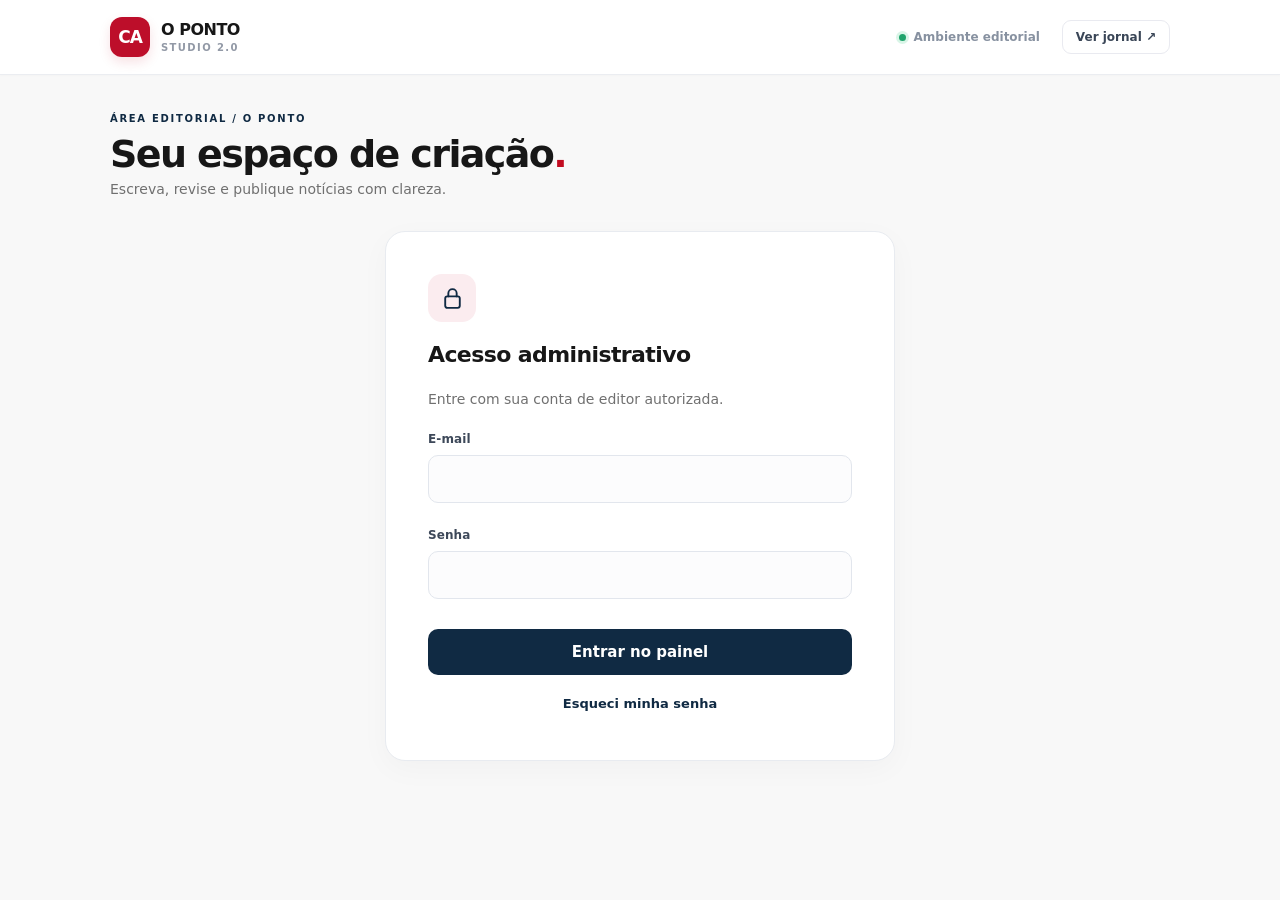
==== commit a66ecac1: "Apply O Ponto white red black branding to admin.html" ====
--- a/admin.html
+++ b/admin.html
@@ -94,4 +94,8 @@
 /* O Ponto 4.0 — métricas editoriais e ferramentas de revisão */
 .ca4-tools{margin:10px 0 25px}.ca4-stats{display:grid;grid-template-columns:repeat(3,minmax(0,1fr));gap:12px;margin-bottom:20px}.ca4-stat{padding:20px 16px;background:#fafbfc;border:1px solid #e8ebf0;border-radius:12px;display:flex;flex-direction:column;gap:5px}.ca4-stat strong{font-size:28px;line-height:1;color:#202b39;letter-spacing:-1px}.ca4-stat span{font-size:11px;color:#7b8795;font-weight:700}.ca4-filters{display:flex;align-items:center;gap:12px;flex-wrap:wrap}.ca4-filters label{margin:0;font-size:12px}.ca4-filters select{max-width:230px}.ca4-filters input{flex:1;min-width:180px}.ca4-wordcount{color:#8c96a2;font-size:11px;text-align:right;margin:8px 0}.ca4-seo{background:#fafbfc;border:1px solid #e8ecf1;border-radius:11px;padding:17px;margin:18px 0 24px}.ca4-seo strong{font-size:11px;letter-spacing:.8px;color:#657181;text-transform:uppercase}.ca4-seo #ca4SeoTitle{font-size:18px;color:#2356a0;margin:12px 0 5px;font-weight:700;line-height:1.3}.ca4-seo #ca4SeoUrl{font-size:11px;color:#398052}.ca4-seo p{font-size:12px;color:#6d7784;margin:9px 0;line-height:1.5}.ca4-seo small{color:#9099a5;font-size:10px}.entry[hidden]{display:none!important}
 @media(max-width:600px){.ca4-stats{gap:7px}.ca4-stat{padding:14px 10px}.ca4-stat strong{font-size:23px}.ca4-stat span{font-size:10px}.ca4-filters{display:grid;grid-template-columns:1fr}.ca4-filters select,.ca4-filters input{max-width:none;width:100%}}
-.ca4-export{margin:0 0 18px;border:1px solid #e2e7ed;border-radius:9px;background:#fff;padding:10px 14px;color:#334155;font-weight:750;font-size:12px}.ca4-export:hover{border-color:#b80c25;color:#b80c25}body{--red:#102A43}.studio-side{background:#0a2b4d!important}.studio-side a:hover{color:#fff}.studio-intro h1{color:#102A43}.ca4-seo #ca4SeoTitle{color:#0b3c73}button:focus-visible,a:focus-visible{outline:2px solid #D62839;outline-offset:2px}</style></head><body><div class="top"><div class="wrap"><a class="brand" href="index.html"><span class="brand-mark">CA</span><span>O PONTO <small>STUDIO 2.0</small></span></a><span class="top-caption"><span class="top-dot"></span> Ambiente editorial</span><a class="top-site" href="index.html">Ver jornal ↗</a></div></div><main class="wrap"><div class="welcome"><div><div class="eyebrow">ÁREA EDITORIAL / O PONTO</div><h1>Seu espaço de criação<span style="color:#c20b20">.</span></h1><p class="subtitle">Escreva, revise e publique notícias com clareza.</p></div></div><section id="login" class="editor login-card"><div class="mark"><svg viewBox="0 0 24 24" fill="none" stroke="currentColor" stroke-width="1.8" stroke-linecap="round" stroke-linejoin="round" aria-hidden="true"><rect x="5" y="10" width="14" height="11" rx="2"/><path d="M8 10V7a4 4 0 0 1 8 0v3"/></svg></div><h2>Acesso administrativo</h2><p class="subtitle">Entre com sua conta de editor autorizada.</p><form id="loginForm"><label for="email">E-mail</label><input type="email" id="email" required autocomplete="username"><label for="password">Senha</label><input type="password" id="password" required autocomplete="current-password"><p><button>Entrar no painel</button></p><button class="forgot" type="button" id="forgotPassword">Esqueci minha senha</button></form></section><section id="resetPanel" class="editor login-card" hidden><h2>Definir nova senha</h2><p class="recovery-note">Digite sua nova senha para recuperar o acesso ao painel.</p><form id="resetForm"><label for="newPassword">Nova senha</label><input type="password" id="newPassword" minlength="12" required autocomplete="new-password"><label for="confirmPassword">Confirmar nova senha</label><input type="password" id="confirmPassword" minlength="12" required autocomplete="new-password"><p><button type="submit">Salvar nova senha</button></p></form></section><div id="workspace" hidden><div class="studio-layout"><aside class="studio-side"><div class="side-label">REDAÇÃO</div><a class="side-link active" href="#editorSection">✎ <span>Escrever matéria</span></a><a class="side-link" href="#articlesSection">▤ <span>Matérias online</span></a><a class="side-link" href="index.html">↗ <span>Visualizar jornal</span></a><div class="side-spacer"></div><button class="secondary side-logout" id="logout">Sair da conta</button></aside><div class="studio-main"><div class="studio-intro"><div><div class="eyebrow">WORKSPACE / CONTEÚDO</div><h2>Crie uma boa história<span class="period">.</span></h2><p>Um espaço para transformar informação em notícia.</p></div><span class="live-pill"><span class="status-dot"></span> Publicação online</span></div><section class="editor" id="editorSection"><div class="editor-head"><div><span class="section-overline">COMPOSIÇÃO</span><h2 id="formTitle">Nova matéria</h2></div><small>O PONTO / STUDIO</small></div><form id="form"><input type="hidden" id="id"><label for="title">Título da reportagem</label><input id="title" class="headline-input" required maxlength="160" placeholder="Escreva um título que conte a história..."><label>Categoria</label><select id="category"><option>Cidade</option><option>Política</option><option>Economia</option><option>Cultura</option><option>Esporte</option><option>Segurança</option></select><label for="excerpt">Linha fina / resumo</label><textarea id="excerpt" required placeholder="Apresente o contexto da notícia em poucas linhas..."></textarea><label for="coverFile">Imagem de capa</label><div class="cover-uploader"><span class="upload-icon" aria-hidden="true">▧</span><div class="upload-copy"><strong>Adicione uma imagem à reportagem</strong><span>Escolha uma foto de capa para destacar sua notícia</span></div><input type="file" id="coverFile" accept="image/jpeg,image/png,image/webp"></div><div class="hint">JPG, PNG ou WebP · até 5 MB. A imagem será publicada junto à notícia.</div><img id="coverPreview" class="cover-preview" alt="Prévia da capa" hidden><button type="button" id="removeCover" class="secondary" hidden style="margin-top:8px">Remover imagem</button><div class="writing-divider"><span>CONTEÚDO DA REPORTAGEM</span><span>EDITOR VISUAL</span></div><label for="richBody">Texto completo</label><div class="editor-toolbar" role="toolbar" aria-label="Formatação da matéria"><button type="button" data-cmd="bold" title="Negrito"><b>B</b></button><button type="button" data-cmd="italic" title="Itálico"><i>I</i></button><button type="button" data-cmd="underline" title="Sublinhado"><u>U</u></button><button type="button" data-block="h2">Título 2</button><button type="button" data-block="p">Parágrafo</button><button type="button" data-cmd="insertUnorderedList">• Lista</button><button type="button" data-cmd="insertOrderedList">1. Lista</button><button type="button" data-block="blockquote">Citação</button><button type="button" id="addLink">Link</button><button type="button" id="insertImage">▧ Imagem no texto</button><input id="inlineImageFile" type="file" accept="image/jpeg,image/png,image/webp" hidden><button type="button" data-cmd="removeFormat">Limpar estilo</button></div><div id="richBody" class="rich-editor" contenteditable="true" role="textbox" aria-label="Texto completo da notícia" aria-multiline="true" data-placeholder="Escreva a matéria aqui..."></div><div class="hint">Selecione um trecho para aplicar formatação. As imagens são enviadas ao Supabase.</div><div id="draftState" class="hint" role="status">Rascunho local disponível após começar a escrever.</div><label>Status</label><select id="status"><option value="draft">Rascunho</option><option value="published">Publicado</option></select><p class="editor-actions"><button type="button" class="secondary" id="previewArticle">Pré-visualizar</button><button type="submit" id="saveArticle">Salvar matéria</button><button type="button" class="secondary" id="reset">Limpar</button></p></form></section><section class="editor" id="articlesSection"><div class="editor-head"><div><span class="section-overline">BIBLIOTECA</span><h2>Matérias online</h2></div><small>ACERVO EDITORIAL</small></div><div id="list"></div></section><section class="editor" id="previewPanel" hidden><div class="editor-head"><h2>Pré-visualização da reportagem</h2><button type="button" class="secondary" id="closePreview">Fechar</button></div><article id="previewContent" class="article-preview"></article></section></div></div></div><p id="message" role="status"></p></main><script src="supabase-config.js"></script><script src="supabase-client.js?v=20261112-5"></script><script src="admin-cloud.js?v=20261112-20"></script><script src="portal-ca-admin-v4.js?v=41"></script><script src="portal-ca-admin-v41.js?v=41"></script></body></html>+.ca4-export{margin:0 0 18px;border:1px solid #e2e7ed;border-radius:9px;background:#fff;padding:10px 14px;color:#334155;font-weight:750;font-size:12px}.ca4-export:hover{border-color:#b80c25;color:#b80c25}body{--red:#102A43}.studio-side{background:#0a2b4d!important}.studio-side a:hover{color:#fff}.studio-intro h1{color:#102A43}.ca4-seo #ca4SeoTitle{color:#0b3c73}button:focus-visible,a:focus-visible{outline:2px solid #D62839;outline-offset:2px}
+/* O Ponto Studio — branco, vermelho e preto */
+:root{--red:#C8102E;--dark:#171717;--muted:#707070;--border:#e8e8e8;--bg:#f8f8f8}
+body{background:#f8f8f8;color:#171717}.studio-side{background:#171717!important;color:#fff!important}.studio-side a:hover,.studio-side a.active{background:#C8102E!important;color:#fff!important}.studio-intro h1{color:#171717!important}.ca4-stat{background:#fff;border-color:#e8e8e8}.ca4-stat strong{color:#171717}.ca4-seo{background:#fff}.ca4-seo #ca4SeoTitle{color:#171717!important}.ca4-export:hover{border-color:#C8102E;color:#C8102E}.cover-uploader{border-color:#e8e8e8}.live-pill{color:#171717}button:focus-visible,a:focus-visible,input:focus-visible{outline:2px solid #C8102E;outline-offset:2px}
+</style></head><body><div class="top"><div class="wrap"><a class="brand" href="index.html"><span class="brand-mark">CA</span><span>O PONTO <small>STUDIO 2.0</small></span></a><span class="top-caption"><span class="top-dot"></span> Ambiente editorial</span><a class="top-site" href="index.html">Ver jornal ↗</a></div></div><main class="wrap"><div class="welcome"><div><div class="eyebrow">ÁREA EDITORIAL / O PONTO</div><h1>Seu espaço de criação<span style="color:#c20b20">.</span></h1><p class="subtitle">Escreva, revise e publique notícias com clareza.</p></div></div><section id="login" class="editor login-card"><div class="mark"><svg viewBox="0 0 24 24" fill="none" stroke="currentColor" stroke-width="1.8" stroke-linecap="round" stroke-linejoin="round" aria-hidden="true"><rect x="5" y="10" width="14" height="11" rx="2"/><path d="M8 10V7a4 4 0 0 1 8 0v3"/></svg></div><h2>Acesso administrativo</h2><p class="subtitle">Entre com sua conta de editor autorizada.</p><form id="loginForm"><label for="email">E-mail</label><input type="email" id="email" required autocomplete="username"><label for="password">Senha</label><input type="password" id="password" required autocomplete="current-password"><p><button>Entrar no painel</button></p><button class="forgot" type="button" id="forgotPassword">Esqueci minha senha</button></form></section><section id="resetPanel" class="editor login-card" hidden><h2>Definir nova senha</h2><p class="recovery-note">Digite sua nova senha para recuperar o acesso ao painel.</p><form id="resetForm"><label for="newPassword">Nova senha</label><input type="password" id="newPassword" minlength="12" required autocomplete="new-password"><label for="confirmPassword">Confirmar nova senha</label><input type="password" id="confirmPassword" minlength="12" required autocomplete="new-password"><p><button type="submit">Salvar nova senha</button></p></form></section><div id="workspace" hidden><div class="studio-layout"><aside class="studio-side"><div class="side-label">REDAÇÃO</div><a class="side-link active" href="#editorSection">✎ <span>Escrever matéria</span></a><a class="side-link" href="#articlesSection">▤ <span>Matérias online</span></a><a class="side-link" href="index.html">↗ <span>Visualizar jornal</span></a><div class="side-spacer"></div><button class="secondary side-logout" id="logout">Sair da conta</button></aside><div class="studio-main"><div class="studio-intro"><div><div class="eyebrow">WORKSPACE / CONTEÚDO</div><h2>Crie uma boa história<span class="period">.</span></h2><p>Um espaço para transformar informação em notícia.</p></div><span class="live-pill"><span class="status-dot"></span> Publicação online</span></div><section class="editor" id="editorSection"><div class="editor-head"><div><span class="section-overline">COMPOSIÇÃO</span><h2 id="formTitle">Nova matéria</h2></div><small>O PONTO / STUDIO</small></div><form id="form"><input type="hidden" id="id"><label for="title">Título da reportagem</label><input id="title" class="headline-input" required maxlength="160" placeholder="Escreva um título que conte a história..."><label>Categoria</label><select id="category"><option>Cidade</option><option>Política</option><option>Economia</option><option>Cultura</option><option>Esporte</option><option>Segurança</option></select><label for="excerpt">Linha fina / resumo</label><textarea id="excerpt" required placeholder="Apresente o contexto da notícia em poucas linhas..."></textarea><label for="coverFile">Imagem de capa</label><div class="cover-uploader"><span class="upload-icon" aria-hidden="true">▧</span><div class="upload-copy"><strong>Adicione uma imagem à reportagem</strong><span>Escolha uma foto de capa para destacar sua notícia</span></div><input type="file" id="coverFile" accept="image/jpeg,image/png,image/webp"></div><div class="hint">JPG, PNG ou WebP · até 5 MB. A imagem será publicada junto à notícia.</div><img id="coverPreview" class="cover-preview" alt="Prévia da capa" hidden><button type="button" id="removeCover" class="secondary" hidden style="margin-top:8px">Remover imagem</button><div class="writing-divider"><span>CONTEÚDO DA REPORTAGEM</span><span>EDITOR VISUAL</span></div><label for="richBody">Texto completo</label><div class="editor-toolbar" role="toolbar" aria-label="Formatação da matéria"><button type="button" data-cmd="bold" title="Negrito"><b>B</b></button><button type="button" data-cmd="italic" title="Itálico"><i>I</i></button><button type="button" data-cmd="underline" title="Sublinhado"><u>U</u></button><button type="button" data-block="h2">Título 2</button><button type="button" data-block="p">Parágrafo</button><button type="button" data-cmd="insertUnorderedList">• Lista</button><button type="button" data-cmd="insertOrderedList">1. Lista</button><button type="button" data-block="blockquote">Citação</button><button type="button" id="addLink">Link</button><button type="button" id="insertImage">▧ Imagem no texto</button><input id="inlineImageFile" type="file" accept="image/jpeg,image/png,image/webp" hidden><button type="button" data-cmd="removeFormat">Limpar estilo</button></div><div id="richBody" class="rich-editor" contenteditable="true" role="textbox" aria-label="Texto completo da notícia" aria-multiline="true" data-placeholder="Escreva a matéria aqui..."></div><div class="hint">Selecione um trecho para aplicar formatação. As imagens são enviadas ao Supabase.</div><div id="draftState" class="hint" role="status">Rascunho local disponível após começar a escrever.</div><label>Status</label><select id="status"><option value="draft">Rascunho</option><option value="published">Publicado</option></select><p class="editor-actions"><button type="button" class="secondary" id="previewArticle">Pré-visualizar</button><button type="submit" id="saveArticle">Salvar matéria</button><button type="button" class="secondary" id="reset">Limpar</button></p></form></section><section class="editor" id="articlesSection"><div class="editor-head"><div><span class="section-overline">BIBLIOTECA</span><h2>Matérias online</h2></div><small>ACERVO EDITORIAL</small></div><div id="list"></div></section><section class="editor" id="previewPanel" hidden><div class="editor-head"><h2>Pré-visualização da reportagem</h2><button type="button" class="secondary" id="closePreview">Fechar</button></div><article id="previewContent" class="article-preview"></article></section></div></div></div><p id="message" role="status"></p></main><script src="supabase-config.js"></script><script src="supabase-client.js?v=20261112-5"></script><script src="admin-cloud.js?v=20261112-20"></script><script src="portal-ca-admin-v4.js?v=41"></script><script src="portal-ca-admin-v41.js?v=41"></script></body></html>
